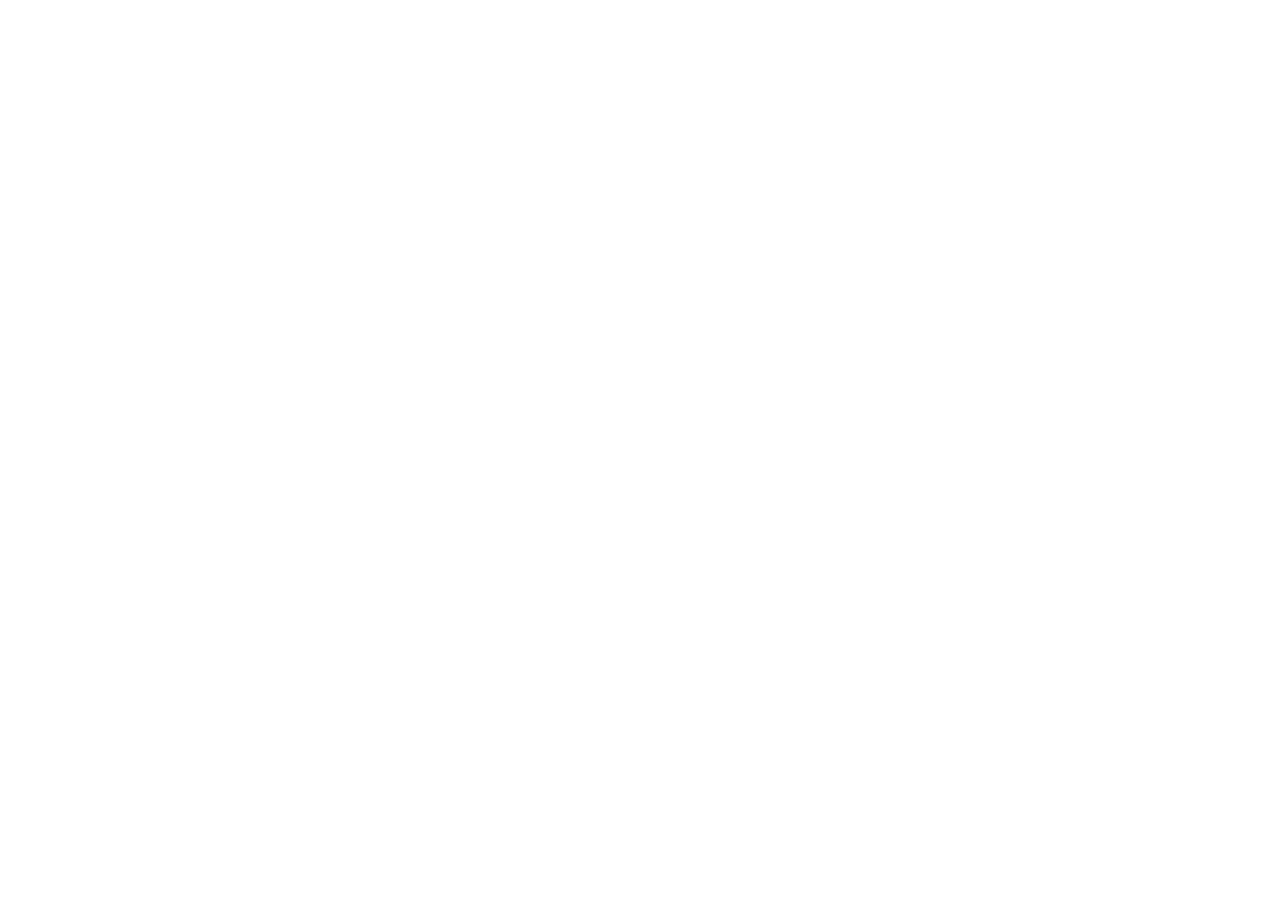
==== Clasificacion.html @ e5b05b67 "Add files via upload" ====
<!DOCTYPE html>
<html lang="es">
<head>
    <meta charset="UTF-8">
    <meta name="viewport" content="width=device-width, initial-scale=1.0">
    <title>LaLiga Total | Fútbol español</title>
    <link rel="stylesheet" href="index.css">
    <link rel="icon" href="laliga.webp" type="image/x-icon" />
</head>
<body>
    
</body>
</html>
---- index.css ----
nav {
    font-size: 0;
}

ol {
    padding: 0;
    margin: 0;
}

li {
    display: inline-block;
    width: 20%;
    font-size: 20px;
    text-align: center;
    background-color: black;
    color: white;
}

li:hover {
    background-color: red;
}
h1{
    text-align: center;
}
a{
    text-decoration: none;
    color: white;
}
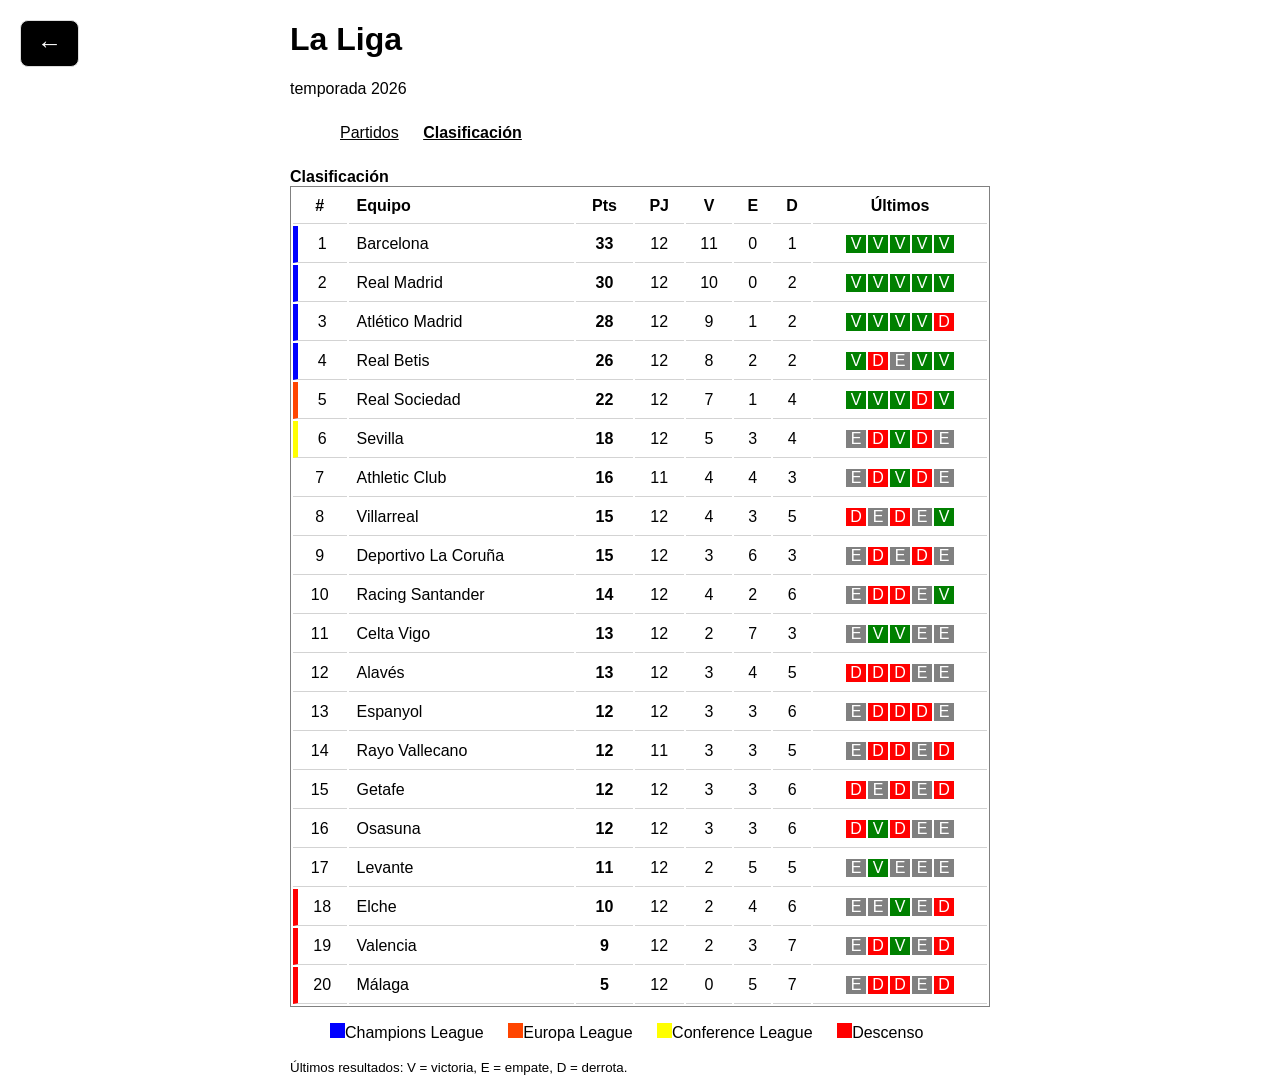
==== commit 91327eb6: "Add files via upload" ====
--- a/Clasificacion.html
+++ b/Clasificacion.html
@@ -1,13 +1,176 @@
 <!DOCTYPE html>
 <html lang="es">
 <head>
-    <meta charset="UTF-8">
-    <meta name="viewport" content="width=device-width, initial-scale=1.0">
-    <title>LaLiga Total | Fútbol español</title>
-    <link rel="stylesheet" href="index.css">
-    <link rel="icon" href="laliga.webp" type="image/x-icon" />
+<title>La Liga - Clasificación temporada 2026</title>
+<meta charset="utf-8">
+<meta name="description" content="Clasificación de La Liga temporada 2026">
+<link href="estilos.css" type="text/css" rel="stylesheet">
+<link rel="stylesheet" href="Clasificacion.css">
 </head>
 <body>
-    
+
+<header>
+  <h1>La Liga</h1>
+  <p>temporada 2026</p>
+  <nav>
+    <ul>
+      <li><a href="Partidos.html">Partidos</a></li>
+      <li class="activo"><a href="#">Clasificación</a></li>
+    </ul>
+  </nav>
+</header>
+
+<main>
+  <section>
+    <table>
+      <caption>Clasificación</caption>
+      <thead>
+        <tr>
+          <th scope="col">#</th>
+          <th scope="col" class="equipo">Equipo</th>
+          <th scope="col">Pts</th>
+          <th scope="col">PJ</th>
+          <th scope="col">V</th>
+          <th scope="col">E</th>
+          <th scope="col">D</th>
+          <th scope="col">Últimos</th>
+        </tr>
+      </thead>
+      <tbody>
+        <tr>
+          <td class="champions">1</td>
+          <td class="equipo">Barcelona</td>
+          <td class="pts">33</td><td>12</td><td>11</td><td>0</td><td>1</td>
+          <td><span class="res v">V</span><span class="res v">V</span><span class="res v">V</span><span class="res v">V</span><span class="res v">V</span></td>
+        </tr>
+        <tr>
+          <td class="champions">2</td>
+          <td class="equipo">Real Madrid</td>
+          <td class="pts">30</td><td>12</td><td>10</td><td>0</td><td>2</td>
+          <td><span class="res v">V</span><span class="res v">V</span><span class="res v">V</span><span class="res v">V</span><span class="res v">V</span></td>
+        </tr>
+        <tr>
+          <td class="champions">3</td>
+          <td class="equipo">Atlético Madrid</td>
+          <td class="pts">28</td><td>12</td><td>9</td><td>1</td><td>2</td>
+          <td><span class="res v">V</span><span class="res v">V</span><span class="res v">V</span><span class="res v">V</span><span class="res d">D</span></td>
+        </tr>
+        <tr>
+          <td class="champions">4</td>
+          <td class="equipo">Real Betis</td>
+          <td class="pts">26</td><td>12</td><td>8</td><td>2</td><td>2</td>
+          <td><span class="res v">V</span><span class="res d">D</span><span class="res e">E</span><span class="res v">V</span><span class="res v">V</span></td>
+        </tr>
+        <tr>
+          <td class="europa">5</td>
+          <td class="equipo">Real Sociedad</td>
+          <td class="pts">22</td><td>12</td><td>7</td><td>1</td><td>4</td>
+          <td><span class="res v">V</span><span class="res v">V</span><span class="res v">V</span><span class="res d">D</span><span class="res v">V</span></td>
+        </tr>
+        <tr>
+          <td class="conference">6</td>
+          <td class="equipo">Sevilla</td>
+          <td class="pts">18</td><td>12</td><td>5</td><td>3</td><td>4</td>
+          <td><span class="res e">E</span><span class="res d">D</span><span class="res v">V</span><span class="res d">D</span><span class="res e">E</span></td>
+        </tr>
+        <tr>
+          <td>7</td>
+          <td class="equipo">Athletic Club</td>
+          <td class="pts">16</td><td>11</td><td>4</td><td>4</td><td>3</td>
+          <td><span class="res e">E</span><span class="res d">D</span><span class="res v">V</span><span class="res d">D</span><span class="res e">E</span></td>
+        </tr>
+        <tr>
+          <td>8</td>
+          <td class="equipo">Villarreal</td>
+          <td class="pts">15</td><td>12</td><td>4</td><td>3</td><td>5</td>
+          <td><span class="res d">D</span><span class="res e">E</span><span class="res d">D</span><span class="res e">E</span><span class="res v">V</span></td>
+        </tr>
+        <tr>
+          <td>9</td>
+          <td class="equipo">Deportivo La Coruña</td>
+          <td class="pts">15</td><td>12</td><td>3</td><td>6</td><td>3</td>
+          <td><span class="res e">E</span><span class="res d">D</span><span class="res e">E</span><span class="res d">D</span><span class="res e">E</span></td>
+        </tr>
+        <tr>
+          <td>10</td>
+          <td class="equipo">Racing Santander</td>
+          <td class="pts">14</td><td>12</td><td>4</td><td>2</td><td>6</td>
+          <td><span class="res e">E</span><span class="res d">D</span><span class="res d">D</span><span class="res e">E</span><span class="res v">V</span></td>
+        </tr>
+        <tr>
+          <td>11</td>
+          <td class="equipo">Celta Vigo</td>
+          <td class="pts">13</td><td>12</td><td>2</td><td>7</td><td>3</td>
+          <td><span class="res e">E</span><span class="res v">V</span><span class="res v">V</span><span class="res e">E</span><span class="res e">E</span></td>
+        </tr>
+        <tr>
+          <td>12</td>
+          <td class="equipo">Alavés</td>
+          <td class="pts">13</td><td>12</td><td>3</td><td>4</td><td>5</td>
+          <td><span class="res d">D</span><span class="res d">D</span><span class="res d">D</span><span class="res e">E</span><span class="res e">E</span></td>
+        </tr>
+        <tr>
+          <td>13</td>
+          <td class="equipo">Espanyol</td>
+          <td class="pts">12</td><td>12</td><td>3</td><td>3</td><td>6</td>
+          <td><span class="res e">E</span><span class="res d">D</span><span class="res d">D</span><span class="res d">D</span><span class="res e">E</span></td>
+        </tr>
+        <tr>
+          <td>14</td>
+          <td class="equipo">Rayo Vallecano</td>
+          <td class="pts">12</td><td>11</td><td>3</td><td>3</td><td>5</td>
+          <td><span class="res e">E</span><span class="res d">D</span><span class="res d">D</span><span class="res e">E</span><span class="res d">D</span></td>
+        </tr>
+        <tr>
+          <td>15</td>
+          <td class="equipo">Getafe</td>
+          <td class="pts">12</td><td>12</td><td>3</td><td>3</td><td>6</td>
+          <td><span class="res d">D</span><span class="res e">E</span><span class="res d">D</span><span class="res e">E</span><span class="res d">D</span></td>
+        </tr>
+        <tr>
+          <td>16</td>
+          <td class="equipo">Osasuna</td>
+          <td class="pts">12</td><td>12</td><td>3</td><td>3</td><td>6</td>
+          <td><span class="res d">D</span><span class="res v">V</span><span class="res d">D</span><span class="res e">E</span><span class="res e">E</span></td>
+        </tr>
+        <tr>
+          <td>17</td>
+          <td class="equipo">Levante</td>
+          <td class="pts">11</td><td>12</td><td>2</td><td>5</td><td>5</td>
+          <td><span class="res e">E</span><span class="res v">V</span><span class="res e">E</span><span class="res e">E</span><span class="res e">E</span></td>
+        </tr>
+        <tr>
+          <td class="descenso">18</td>
+          <td class="equipo">Elche</td>
+          <td class="pts">10</td><td>12</td><td>2</td><td>4</td><td>6</td>
+          <td><span class="res e">E</span><span class="res e">E</span><span class="res v">V</span><span class="res e">E</span><span class="res d">D</span></td>
+        </tr>
+        <tr>
+          <td class="descenso">19</td>
+          <td class="equipo">Valencia</td>
+          <td class="pts">9</td><td>12</td><td>2</td><td>3</td><td>7</td>
+          <td><span class="res e">E</span><span class="res d">D</span><span class="res v">V</span><span class="res e">E</span><span class="res d">D</span></td>
+        </tr>
+        <tr>
+          <td class="descenso">20</td>
+          <td class="equipo">Málaga</td>
+          <td class="pts">5</td><td>12</td><td>0</td><td>5</td><td>7</td>
+          <td><span class="res e">E</span><span class="res d">D</span><span class="res d">D</span><span class="res e">E</span><span class="res d">D</span></td>
+        </tr>
+      </tbody>
+    </table>
+  </section>
+</main>
+
+<footer>
+  <ul class="leyenda">
+    <li><span class="color champions"></span>Champions League</li>
+    <li><span class="color europa"></span>Europa League</li>
+    <li><span class="color conference"></span>Conference League</li>
+    <li><span class="color descenso"></span>Descenso</li>
+  </ul>
+  <p><small>Últimos resultados: V = victoria, E = empate, D = derrota.</small></p>
+</footer>
+<button class="boton-volver"><a href="index.html">&#8592;</a></button>
 </body>
 </html>
--- a/Clasificacion.css
+++ b/Clasificacion.css
@@ -0,0 +1,141 @@
+body{
+  font-family: Arial, Helvetica, sans-serif;
+  width: 700px;
+  margin: 0 auto;
+}
+
+h1{
+  font-size: 2em;
+}
+
+nav ul{
+  list-style-type: none;
+}
+
+nav li{
+  display: inline-block;
+  padding: 10px;
+}
+
+nav a{
+  color: black;
+}
+
+nav a:hover{
+  color: blue;
+}
+
+li.activo{
+  font-weight: bold;
+}
+
+table{
+  width: 100%;
+  border: 1px solid gray;
+}
+
+caption{
+  text-align: left;
+  font-weight: bold;
+}
+
+th, td{
+  text-align: center;
+  padding: 8px;
+  border-bottom: 1px solid lightgray;
+}
+
+th.equipo, td.equipo{
+  text-align: left;
+}
+
+td.pts{
+  font-weight: bold;
+}
+
+tr:hover{
+  background-color: whitesmoke;
+}
+
+td.champions{
+    border-left: 5px solid blue;
+}
+td.europa{
+    border-left: 5px solid orangered;
+}
+td.conference{
+    border-left: 5px solid yellow;
+}
+td.descenso{
+    border-left: 5px solid red;
+}
+
+.res{
+  display: inline-block;
+  width: 20px;
+  color: white;
+  margin: 1px;
+}
+
+.v{
+    background-color: green;
+}
+.e{
+    background-color: gray;
+}
+.d{
+    background-color: red;
+}
+
+.leyenda{
+  list-style-type: none;
+}
+
+.leyenda li{
+  display: inline-block;
+  margin-right: 20px;
+}
+
+.color{
+  display: inline-block;
+  width: 15px;
+  height: 15px;
+}
+
+span.champions{
+    background-color: blue;
+}
+span.europa{
+    background-color: orangered;
+}
+span.conference{
+    background-color: yellow;
+}
+span.descenso{
+    background-color: red;
+}
+
+.boton-volver {
+position: absolute;
+top: 20px;
+left: 20px;
+background: black;
+color: white;
+border: 1px solid #ddd;
+border-radius: 8px;
+padding: 8px 16px;
+font-size: 25px;
+cursor: pointer;
+transition: 0.2s;
+}
+.boton-volver:hover {
+  background: #e5e5e5;
+}
+.boton-volver a {
+  color: white;
+  text-decoration: none;
+}
+
+.boton-volver:hover a {
+  color: black;
+}
